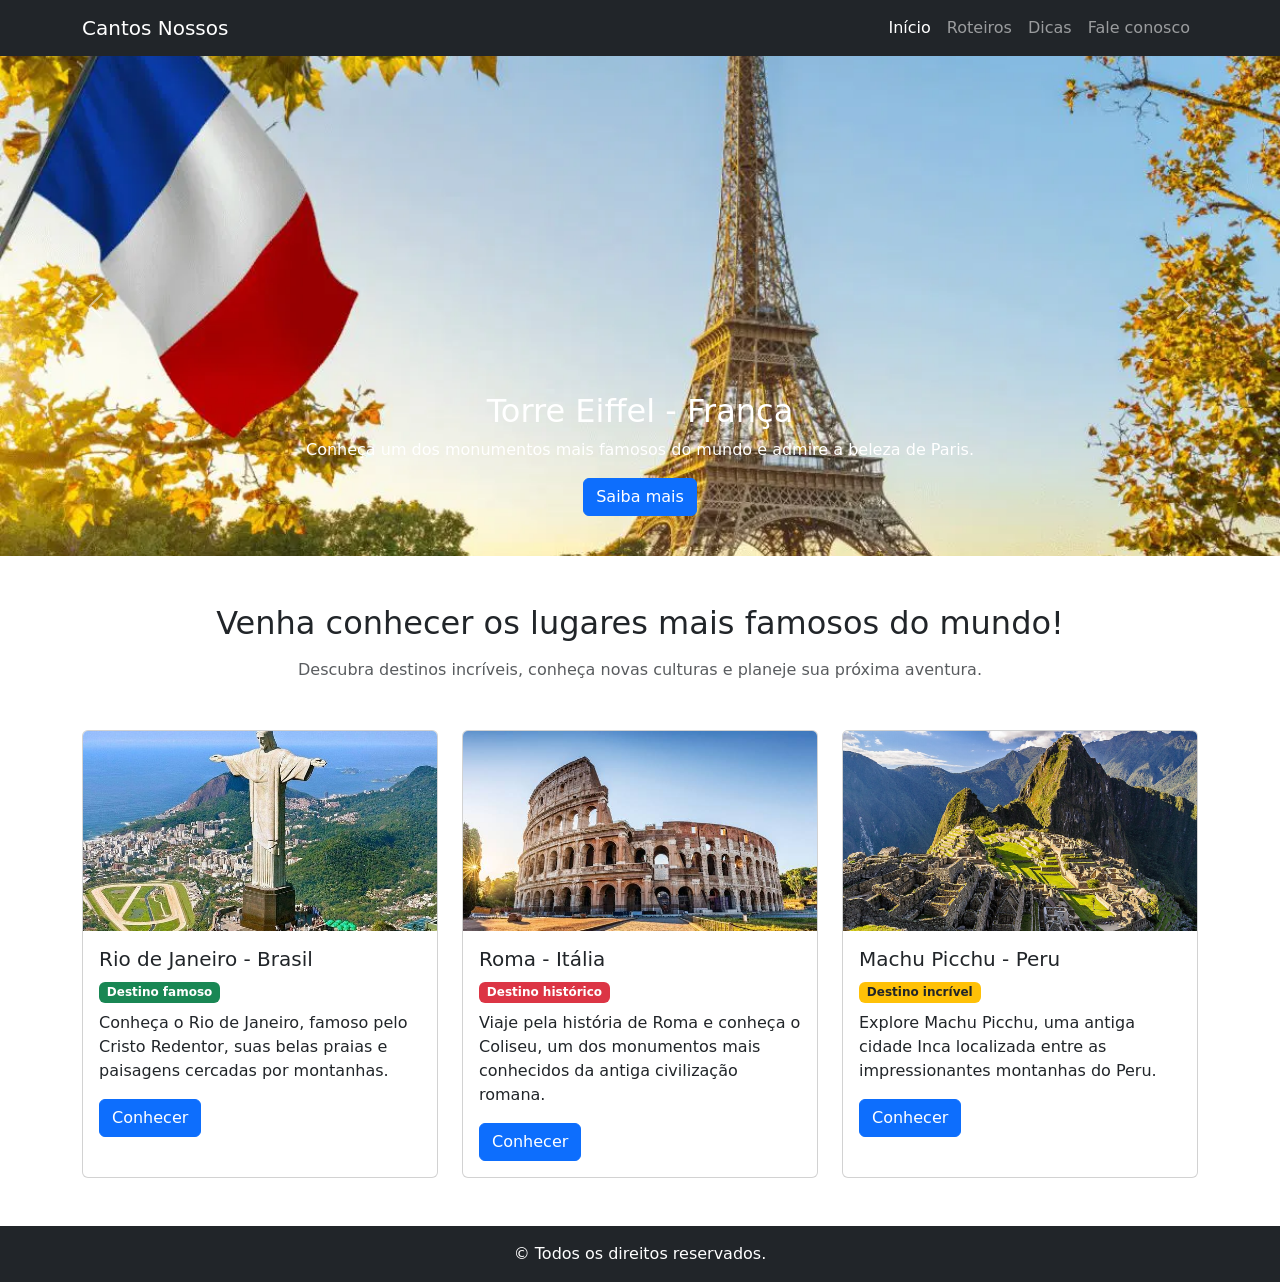
==== index.html @ 1efe5172 "Initial commit Created from https://vercel.com/new" ====
<!DOCTYPE html>
<html lang="pt-br">

<head>
    <meta charset="UTF-8">
    <meta name="viewport" content="width=device-width, initial-scale=1.0">
    <title>Cantos Nossos</title>

    <link href="https://cdn.jsdelivr.net/npm/bootstrap@5.3.3/dist/css/bootstrap.min.css" rel="stylesheet">

    <link rel="stylesheet" href="style.css">
</head>

<body>

    <header>
        <nav class="navbar navbar-expand-lg bg-dark navbar-dark">
            <div class="container">
                <a class="navbar-brand" href="#">Cantos Nossos</a>

                <button class="navbar-toggler" type="button" data-bs-toggle="collapse"
                    data-bs-target="#navbarNav">
                    <span class="navbar-toggler-icon"></span>
                </button>

                <div class="collapse navbar-collapse" id="navbarNav">
                    <div class="navbar-nav ms-auto">
                        <a class="nav-link active" href="#">Início</a>
                        <a class="nav-link" href="#">Roteiros</a>
                        <a class="nav-link" href="#">Dicas</a>
                        <a class="nav-link" href="#">Fale conosco</a>
                    </div>
                </div>
            </div>
        </nav>
    </header>

    <main>



        <div id="carouselTurismo" class="carousel slide" data-bs-ride="carousel">

            <div class="carousel-inner">

             
                <div class="carousel-item active">
                    <img src="assets/torre-eiffel.webp"
                        class="d-block w-100"
                        alt="Torre Eiffel em Paris"
                        style="height: 500px; object-fit: cover;">

                    <div class="carousel-caption d-none d-md-block">
                        <h2>Torre Eiffel - França</h2>
                        <p>Conheça um dos monumentos mais famosos do mundo e admire a beleza de Paris.</p>
                        <button class="btn btn-primary">Saiba mais</button>
                    </div>
                </div>

            
                <div class="carousel-item">
                    <img src="assets/London.jpg"
                        class="d-block w-100"
                        alt="Big Ben em Londres"
                        style="height: 500px; object-fit: cover;">

                    <div class="carousel-caption d-none d-md-block">
                        <h2>Big Ben - Londres</h2>
                        <p>Explore Londres e conheça um dos símbolos mais importantes da Inglaterra.</p>
                        <button class="btn btn-primary">Saiba mais</button>
                    </div>
                </div>

              
                <div class="carousel-item">
                    <img src="assets/taj.jfif"
                        class="d-block w-100"
                        alt="Taj Mahal na Índia"
                        style="height: 500px; object-fit: cover;">

                    <div class="carousel-caption d-none d-md-block">
                        <h2>Taj Mahal - Índia</h2>
                        <p>Descubra a beleza e a história de um dos monumentos mais impressionantes da Índia.</p>
                        <button class="btn btn-primary">Saiba mais</button>
                    </div>
                </div>

            </div>

          
            <button class="carousel-control-prev"
                type="button"
                data-bs-target="#carouselTurismo"
                data-bs-slide="prev">

                <span class="carousel-control-prev-icon" aria-hidden="true"></span>
                <span class="visually-hidden">Anterior</span>
            </button>

         
            <button class="carousel-control-next"
                type="button"
                data-bs-target="#carouselTurismo"
                data-bs-slide="next">

                <span class="carousel-control-next-icon" aria-hidden="true"></span>
                <span class="visually-hidden">Próximo</span>
            </button>

        </div>




        <section class="container my-5">

            <h2 class="text-center mb-3">
                Venha conhecer os lugares mais famosos do mundo!
            </h2>

            <p class="text-center text-muted mb-5">
                Descubra destinos incríveis, conheça novas culturas e planeje sua próxima aventura.
            </p>


            <div class="row g-4">

              

                <div class="col-md-4">

                    <div class="card h-100">

                        <img src="assets/redentor.jpg"
                            class="card-img-top"
                            alt="Cristo Redentor no Rio de Janeiro"
                            style="height: 200px; object-fit: cover;">

                        <div class="card-body">

                            <h5 class="card-title">
                                Rio de Janeiro - Brasil
                            </h5>

                            <span class="badge bg-success mb-2">
                                Destino famoso
                            </span>

                            <p class="card-text">
                                Conheça o Rio de Janeiro, famoso pelo Cristo Redentor,
                                suas belas praias e paisagens cercadas por montanhas.
                            </p>

                            <a href="#" class="btn btn-primary">
                                Conhecer
                            </a>

                        </div>

                    </div>

                </div>


            

                <div class="col-md-4">

                    <div class="card h-100">

                        <img src="assets/coliseu.jfif"
                            class="card-img-top"
                            alt="Coliseu em Roma"
                            style="height: 200px; object-fit: cover;">

                        <div class="card-body">

                            <h5 class="card-title">
                                Roma - Itália
                            </h5>

                            <span class="badge bg-danger mb-2">
                                Destino histórico
                            </span>

                            <p class="card-text">
                                Viaje pela história de Roma e conheça o Coliseu,
                                um dos monumentos mais conhecidos da antiga civilização romana.
                            </p>

                            <a href="#" class="btn btn-primary">
                                Conhecer
                            </a>

                        </div>

                    </div>

                </div>


          
                <div class="col-md-4">

                    <div class="card h-100">

                        <img src="assets/Machu_Picchu,_Peru_(2018).jpg"
                            class="card-img-top"
                            alt="Machu Picchu no Peru"
                            style="height: 200px; object-fit: cover;">

                        <div class="card-body">

                            <h5 class="card-title">
                                Machu Picchu - Peru
                            </h5>

                            <span class="badge bg-warning text-dark mb-2">
                                Destino incrível
                            </span>

                            <p class="card-text">
                                Explore Machu Picchu, uma antiga cidade Inca
                                localizada entre as impressionantes montanhas do Peru.
                            </p>

                            <a href="#" class="btn btn-primary">
                                Conhecer
                            </a>

                        </div>

                    </div>

                </div>

            </div>

        </section>

    </main>


    

    <footer class="bg-dark text-white text-center py-3 mt-5">

        <p class="mb-0">
            &copy; Todos os direitos reservados.
        </p>

    </footer>


    <script src="https://cdn.jsdelivr.net/npm/bootstrap@5.3.3/dist/js/bootstrap.bundle.min.js"></script>

</body>

</html>
---- style.css ----
.carousel-item img {

    height: 500px;  
    object-fit: cover;  
} 
  
  
  .card {
  
    height: 100%; 
    transition: 0.3s;  
  }

  .card:hover {

    transform: translateY(-5px);  
  }

footer{
    text-align: center;
}
.h2{
  color: black;


}
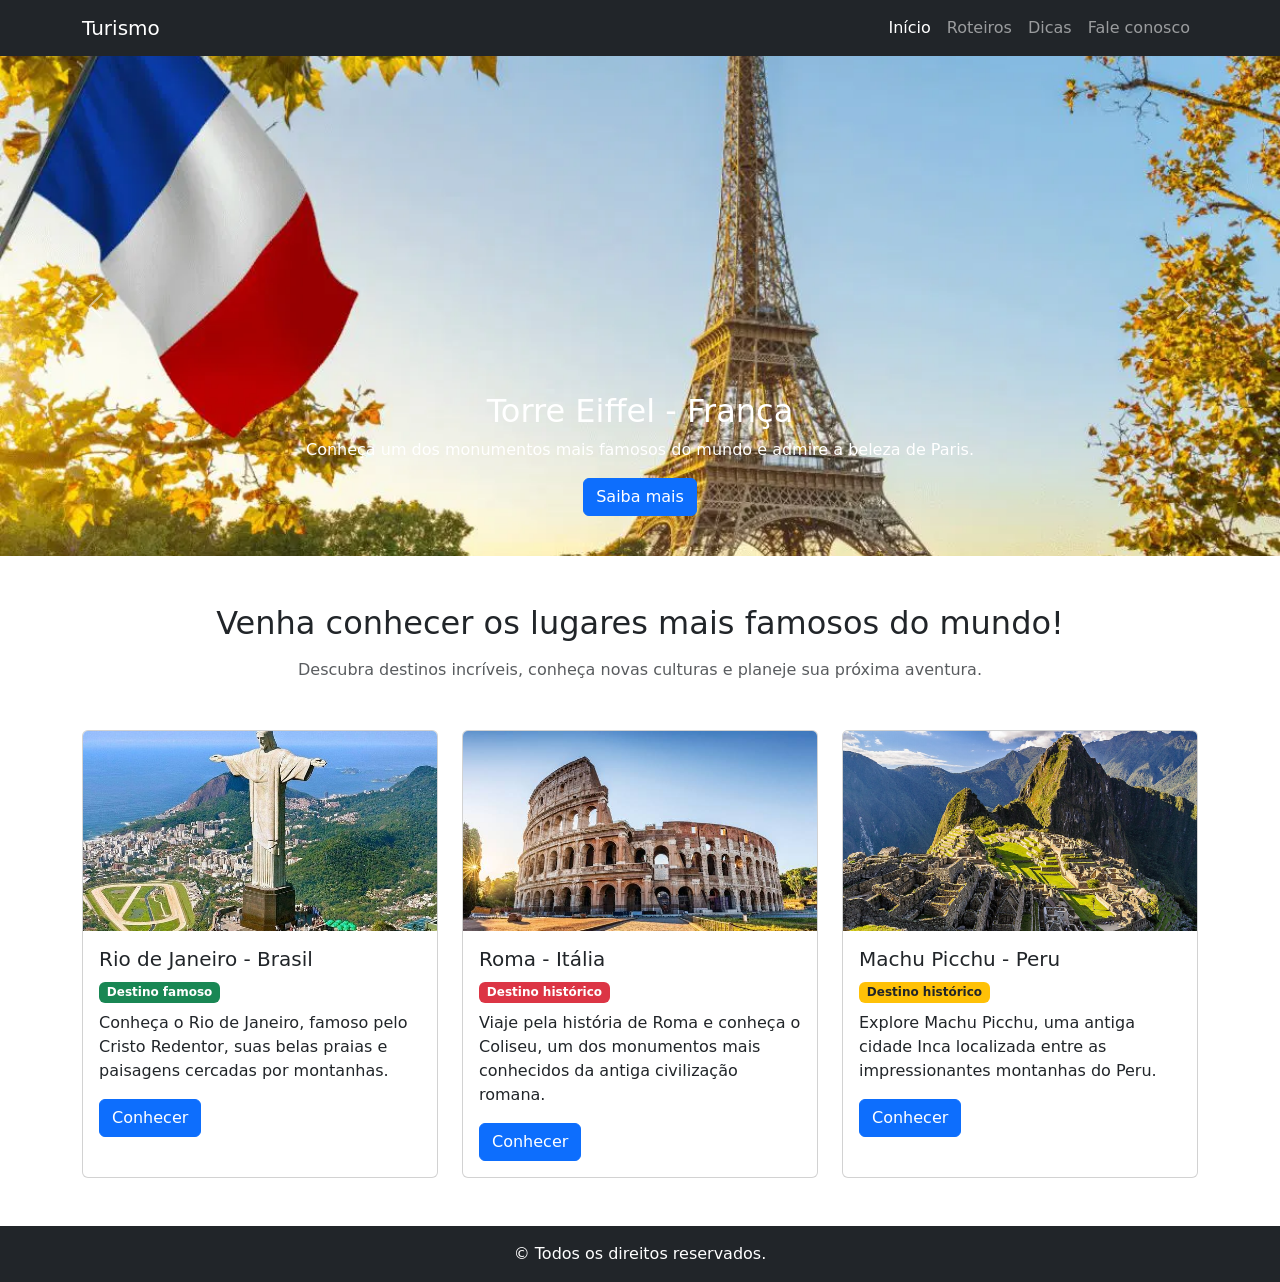
==== commit 15aca8f3: "atualizando cards" ====
--- a/index.html
+++ b/index.html
@@ -4,10 +4,10 @@
 <head>
     <meta charset="UTF-8">
     <meta name="viewport" content="width=device-width, initial-scale=1.0">
-    <title>Cantos Nossos</title>
+    <link rel="shortcut icon" href="assets/voar.png" type="image/x-icon">
+    <title>Turismo</title>
 
     <link href="https://cdn.jsdelivr.net/npm/bootstrap@5.3.3/dist/css/bootstrap.min.css" rel="stylesheet">
-
     <link rel="stylesheet" href="style.css">
 </head>
 
@@ -16,10 +16,9 @@
     <header>
         <nav class="navbar navbar-expand-lg bg-dark navbar-dark">
             <div class="container">
-                <a class="navbar-brand" href="#">Cantos Nossos</a>
-
-                <button class="navbar-toggler" type="button" data-bs-toggle="collapse"
-                    data-bs-target="#navbarNav">
+                <a class="navbar-brand" href="#">Turismo</a>
+
+                <button class="navbar-toggler" type="button" data-bs-toggle="collapse" data-bs-target="#navbarNav">
                     <span class="navbar-toggler-icon"></span>
                 </button>
 
@@ -37,81 +36,57 @@
 
     <main>
 
-
-
         <div id="carouselTurismo" class="carousel slide" data-bs-ride="carousel">
 
             <div class="carousel-inner">
 
-             
                 <div class="carousel-item active">
-                    <img src="assets/torre-eiffel.webp"
-                        class="d-block w-100"
-                        alt="Torre Eiffel em Paris"
+                    <img src="assets/torre-eiffel.webp" class="d-block w-100" alt="Torre Eiffel em Paris"
                         style="height: 500px; object-fit: cover;">
 
                     <div class="carousel-caption d-none d-md-block">
                         <h2>Torre Eiffel - França</h2>
                         <p>Conheça um dos monumentos mais famosos do mundo e admire a beleza de Paris.</p>
-                        <button class="btn btn-primary">Saiba mais</button>
-                    </div>
-                </div>
-
-            
+                        <a href="#" class="btn btn-primary">Saiba mais</a>
+                    </div>
+                </div>
+
                 <div class="carousel-item">
-                    <img src="assets/London.jpg"
-                        class="d-block w-100"
-                        alt="Big Ben em Londres"
+                    <img src="assets/London.jpg" class="d-block w-100" alt="Big Ben em Londres"
                         style="height: 500px; object-fit: cover;">
 
                     <div class="carousel-caption d-none d-md-block">
                         <h2>Big Ben - Londres</h2>
                         <p>Explore Londres e conheça um dos símbolos mais importantes da Inglaterra.</p>
-                        <button class="btn btn-primary">Saiba mais</button>
-                    </div>
-                </div>
-
-              
+                        <a href="#" class="btn btn-primary">Saiba mais</a>
+                    </div>
+                </div>
+
                 <div class="carousel-item">
-                    <img src="assets/taj.jfif"
-                        class="d-block w-100"
-                        alt="Taj Mahal na Índia"
+                    <img src="assets/taj.jfif" class="d-block w-100" alt="Taj Mahal na Índia"
                         style="height: 500px; object-fit: cover;">
 
                     <div class="carousel-caption d-none d-md-block">
                         <h2>Taj Mahal - Índia</h2>
                         <p>Descubra a beleza e a história de um dos monumentos mais impressionantes da Índia.</p>
-                        <button class="btn btn-primary">Saiba mais</button>
-                    </div>
-                </div>
-
-            </div>
-
-          
-            <button class="carousel-control-prev"
-                type="button"
-                data-bs-target="#carouselTurismo"
-                data-bs-slide="prev">
-
+                        <a href="#" class="btn btn-primary">Saiba mais</a>
+                    </div>
+                </div>
+
+            </div>
+
+            <button class="carousel-control-prev" type="button" data-bs-target="#carouselTurismo" data-bs-slide="prev">
                 <span class="carousel-control-prev-icon" aria-hidden="true"></span>
                 <span class="visually-hidden">Anterior</span>
             </button>
 
-         
-            <button class="carousel-control-next"
-                type="button"
-                data-bs-target="#carouselTurismo"
-                data-bs-slide="next">
-
+            <button class="carousel-control-next" type="button" data-bs-target="#carouselTurismo" data-bs-slide="next">
                 <span class="carousel-control-next-icon" aria-hidden="true"></span>
                 <span class="visually-hidden">Próximo</span>
             </button>
 
         </div>
 
-
-
-
         <section class="container my-5">
 
             <h2 class="text-center mb-3">
@@ -122,116 +97,72 @@
                 Descubra destinos incríveis, conheça novas culturas e planeje sua próxima aventura.
             </p>
 
-
             <div class="row g-4">
 
-              
-
                 <div class="col-md-4">
-
                     <div class="card h-100">
-
-                        <img src="assets/redentor.jpg"
-                            class="card-img-top"
-                            alt="Cristo Redentor no Rio de Janeiro"
+                        <img src="assets/redentor.jpg" class="card-img-top" alt="Cristo Redentor no Rio de Janeiro"
                             style="height: 200px; object-fit: cover;">
 
                         <div class="card-body">
-
-                            <h5 class="card-title">
-                                Rio de Janeiro - Brasil
-                            </h5>
-
-                            <span class="badge bg-success mb-2">
-                                Destino famoso
-                            </span>
+                            <h5 class="card-title">Rio de Janeiro - Brasil</h5>
+
+                            <span class="badge bg-success mb-2">Destino famoso</span>
 
                             <p class="card-text">
                                 Conheça o Rio de Janeiro, famoso pelo Cristo Redentor,
                                 suas belas praias e paisagens cercadas por montanhas.
                             </p>
 
-                            <a href="#" class="btn btn-primary">
+                            <button class="btn btn-primary" data-bs-toggle="modal" data-bs-target="#modalRio">
                                 Conhecer
-                            </a>
-
+                            </button>
                         </div>
-
-                    </div>
-
-                </div>
-
-
-            
+                    </div>
+                </div>
 
                 <div class="col-md-4">
-
                     <div class="card h-100">
-
-                        <img src="assets/coliseu.jfif"
-                            class="card-img-top"
-                            alt="Coliseu em Roma"
+                        <img src="assets/coliseu.jfif" class="card-img-top" alt="Coliseu em Roma"
                             style="height: 200px; object-fit: cover;">
 
                         <div class="card-body">
-
-                            <h5 class="card-title">
-                                Roma - Itália
-                            </h5>
-
-                            <span class="badge bg-danger mb-2">
-                                Destino histórico
-                            </span>
+                            <h5 class="card-title">Roma - Itália</h5>
+
+                            <span class="badge bg-danger mb-2">Destino histórico</span>
 
                             <p class="card-text">
                                 Viaje pela história de Roma e conheça o Coliseu,
                                 um dos monumentos mais conhecidos da antiga civilização romana.
                             </p>
 
-                            <a href="#" class="btn btn-primary">
+                            <button class="btn btn-primary" data-bs-toggle="modal" data-bs-target="#modalColiseu">
                                 Conhecer
-                            </a>
-
+                            </button>
                         </div>
-
-                    </div>
-
-                </div>
-
-
-          
+                    </div>
+                </div>
+
                 <div class="col-md-4">
-
                     <div class="card h-100">
-
-                        <img src="assets/Machu_Picchu,_Peru_(2018).jpg"
-                            class="card-img-top"
-                            alt="Machu Picchu no Peru"
+                        <img src="assets/Machu_Picchu,_Peru_(2018).jpg" class="card-img-top" alt="Machu Picchu no Peru"
                             style="height: 200px; object-fit: cover;">
 
                         <div class="card-body">
-
-                            <h5 class="card-title">
-                                Machu Picchu - Peru
-                            </h5>
-
-                            <span class="badge bg-warning text-dark mb-2">
-                                Destino incrível
-                            </span>
+                            <h5 class="card-title">Machu Picchu - Peru</h5>
+
+                            <span class="badge bg-warning text-dark mb-2">Destino histórico</span>
 
                             <p class="card-text">
                                 Explore Machu Picchu, uma antiga cidade Inca
                                 localizada entre as impressionantes montanhas do Peru.
                             </p>
 
-                            <a href="#" class="btn btn-primary">
+                            <button class="btn btn-primary" data-bs-toggle="modal" data-bs-target="#modalPeru">
                                 Conhecer
-                            </a>
-
+                            </button>
                         </div>
-
-                    </div>
-
+                    </div>
                 </div>
 
             </div>
@@ -240,20 +171,68 @@
 
     </main>
 
-
-    
+    <!-- Modais dos Cards -->
+
+    <div class="modal fade" id="modalRio" tabindex="-1" aria-hidden="true">
+        <div class="modal-dialog">
+            <div class="modal-content">
+                <div class="modal-header">
+                    <h5 class="modal-title">Rio de Janeiro - Brasil</h5>
+                    <button type="button" class="btn-close" data-bs-dismiss="modal" aria-label="Close"></button>
+                </div>
+                <div class="modal-body">
+                    <img src="assets/redentor.jpg" class="img-fluid rounded mb-3" alt="Rio de Janeiro">
+                    <p>O Rio de Janeiro é famoso pelas praias icónicas de Copacabana e Ipanema, o Pão de Açúcar e o Cristo Redentor.</p>
+                </div>
+                <div class="modal-footer">
+                    <button type="button" class="btn btn-secondary" data-bs-dismiss="modal">Fechar</button>
+                </div>
+            </div>
+        </div>
+    </div>
+
+    <div class="modal fade" id="modalColiseu" tabindex="-1" aria-hidden="true">
+        <div class="modal-dialog">
+            <div class="modal-content">
+                <div class="modal-header">
+                    <h5 class="modal-title">Coliseu - Roma</h5>
+                    <button type="button" class="btn-close" data-bs-dismiss="modal" aria-label="Close"></button>
+                </div>
+                <div class="modal-body">
+                    <img src="assets/coliseu.jfif" class="img-fluid rounded mb-3" alt="Coliseu em Roma">
+                    <p>O Coliseu é um anfiteatro no centro de Roma, símbolo da arquitetura e engenharia do Império Romano.</p>
+                </div>
+                <div class="modal-footer">
+                    <button type="button" class="btn btn-secondary" data-bs-dismiss="modal">Fechar</button>
+                </div>
+            </div>
+        </div>
+    </div>
+
+    <div class="modal fade" id="modalPeru" tabindex="-1" aria-hidden="true">
+        <div class="modal-dialog">
+            <div class="modal-content">
+                <div class="modal-header">
+                    <h5 class="modal-title">Machu Picchu - Peru</h5>
+                    <button type="button" class="btn-close" data-bs-dismiss="modal" aria-label="Close"></button>
+                </div>
+                <div class="modal-body">
+                    <img src="assets/Machu_Picchu,_Peru_(2018).jpg" class="img-fluid rounded mb-3" alt="Machu Picchu">
+                    <p>Machu Picchu é uma cidadela Inca situada nos Andes peruanos, famosa pela sua arquitetura e localização.</p>
+                </div>
+                <div class="modal-footer">
+                    <button type="button" class="btn btn-secondary" data-bs-dismiss="modal">Fechar</button>
+                </div>
+            </div>
+        </div>
+    </div>
 
     <footer class="bg-dark text-white text-center py-3 mt-5">
-
-        <p class="mb-0">
-            &copy; Todos os direitos reservados.
-        </p>
-
+        <p class="mb-0">&copy; Todos os direitos reservados.</p>
     </footer>
 
-
     <script src="https://cdn.jsdelivr.net/npm/bootstrap@5.3.3/dist/js/bootstrap.bundle.min.js"></script>
 
 </body>
 
-</html>+</html>
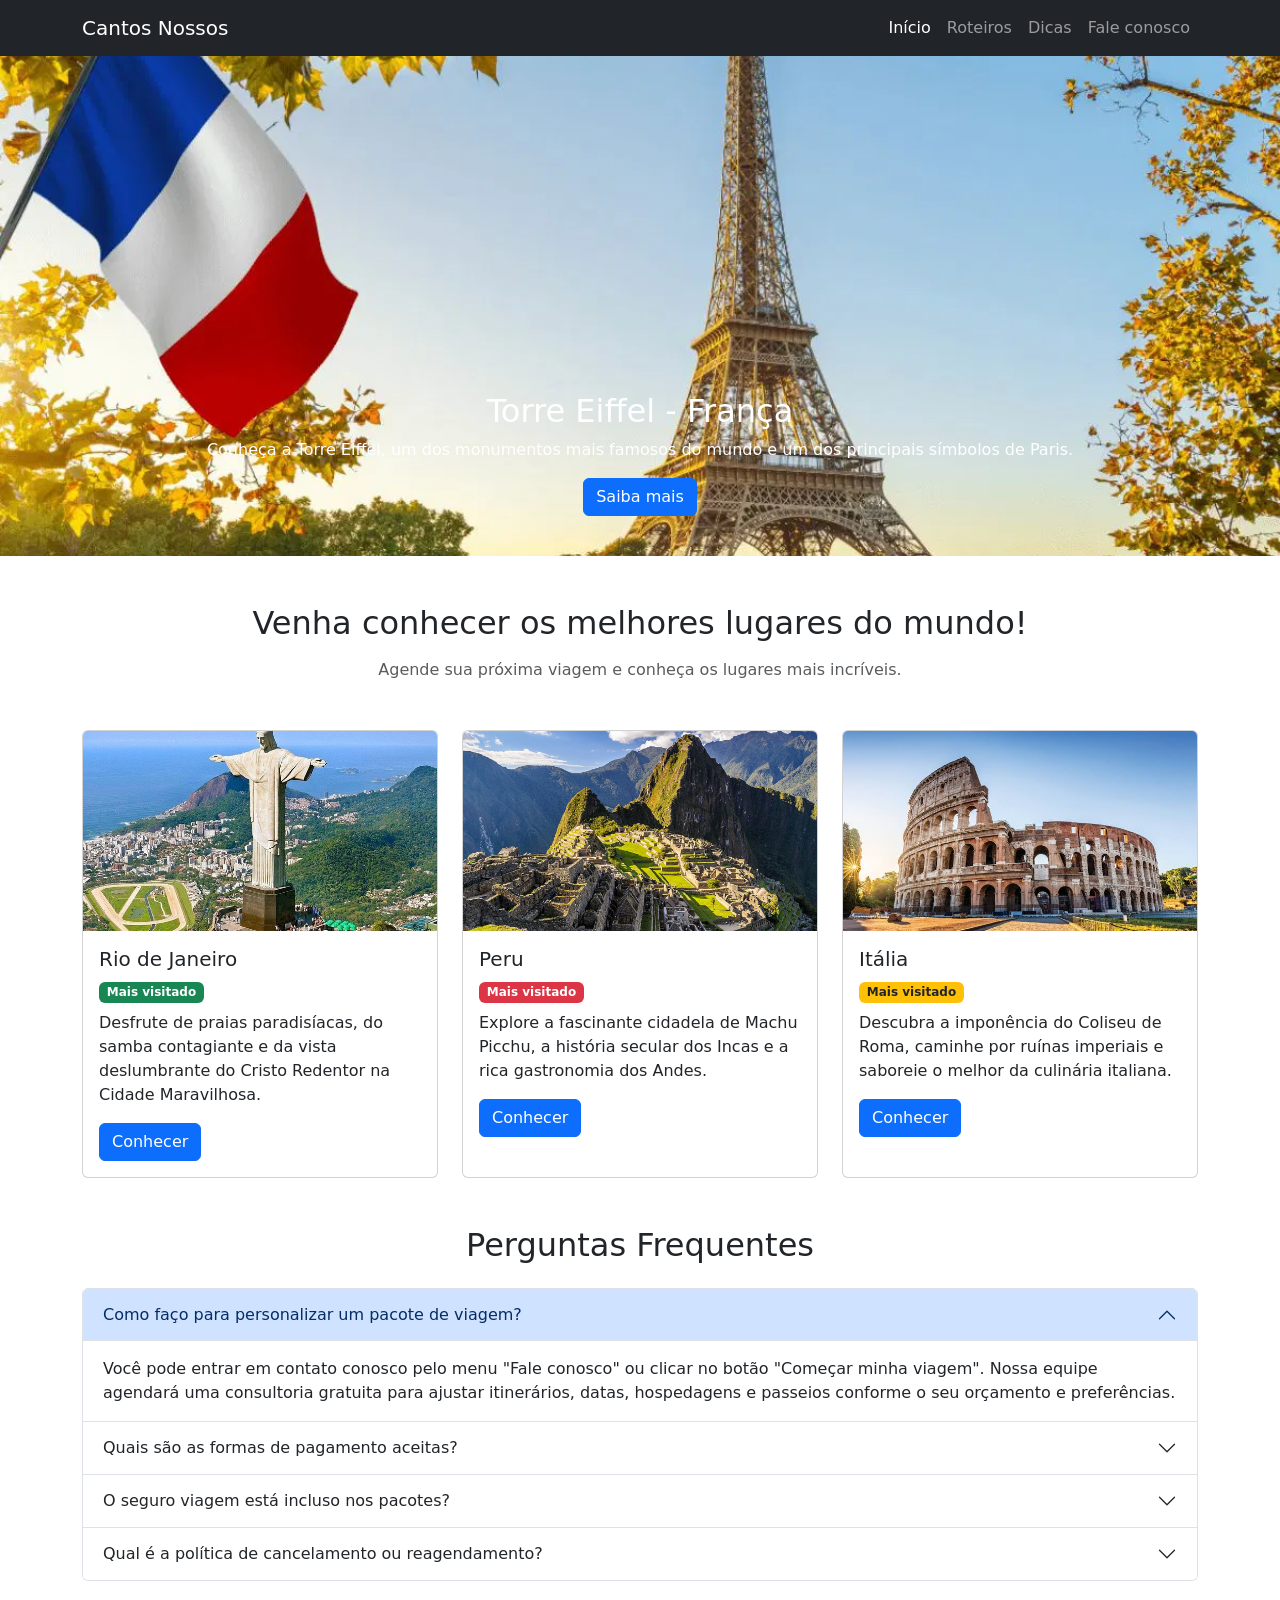
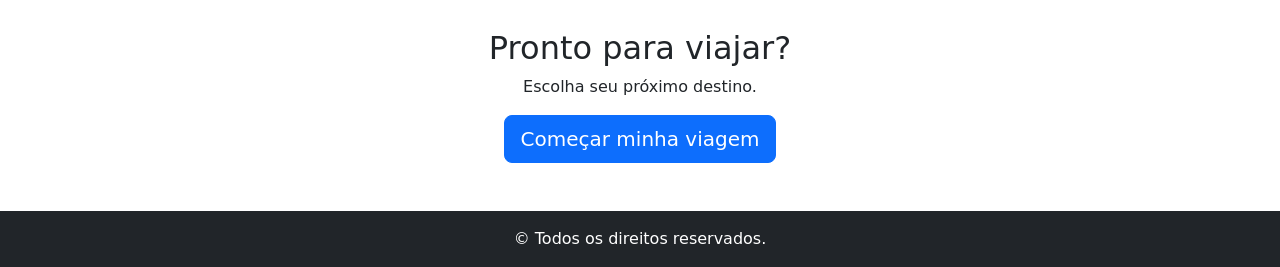
==== commit 64660717: "finalizando home" ====
--- a/index.html
+++ b/index.html
@@ -4,8 +4,8 @@
 <head>
     <meta charset="UTF-8">
     <meta name="viewport" content="width=device-width, initial-scale=1.0">
-    <link rel="shortcut icon" href="assets/voar.png" type="image/x-icon">
-    <title>Turismo</title>
+
+    <title>Cantos Nossos</title>
 
     <link href="https://cdn.jsdelivr.net/npm/bootstrap@5.3.3/dist/css/bootstrap.min.css" rel="stylesheet">
     <link rel="stylesheet" href="style.css">
@@ -14,26 +14,53 @@
 <body>
 
     <header>
+
         <nav class="navbar navbar-expand-lg bg-dark navbar-dark">
+
             <div class="container">
-                <a class="navbar-brand" href="#">Turismo</a>
-
-                <button class="navbar-toggler" type="button" data-bs-toggle="collapse" data-bs-target="#navbarNav">
+
+                <a class="navbar-brand" href="#">
+                    Cantos Nossos
+                </a>
+
+                <button class="navbar-toggler" type="button" data-bs-toggle="collapse"
+                    data-bs-target="#navbarNav">
+
                     <span class="navbar-toggler-icon"></span>
+
                 </button>
 
                 <div class="collapse navbar-collapse" id="navbarNav">
+
                     <div class="navbar-nav ms-auto">
-                        <a class="nav-link active" href="#">Início</a>
-                        <a class="nav-link" href="#">Roteiros</a>
-                        <a class="nav-link" href="#">Dicas</a>
-                        <a class="nav-link" href="#">Fale conosco</a>
-                    </div>
-                </div>
+
+                        <a class="nav-link active" href="#">
+                            Início
+                        </a>
+
+                        <a class="nav-link" href="#">
+                            Roteiros
+                        </a>
+
+                        <a class="nav-link" href="#">
+                            Dicas
+                        </a>
+
+                        <a class="nav-link" href="#">
+                            Fale conosco
+                        </a>
+
+                    </div>
+
+                </div>
+
             </div>
+
         </nav>
+
     </header>
 
+
     <main>
 
         <div id="carouselTurismo" class="carousel slide" data-bs-ride="carousel">
@@ -41,48 +68,103 @@
             <div class="carousel-inner">
 
                 <div class="carousel-item active">
-                    <img src="assets/torre-eiffel.webp" class="d-block w-100" alt="Torre Eiffel em Paris"
+
+                    <img src="assets/torre-eiffel.webp"
+                        class="d-block w-100"
+                        alt="Torre Eiffel em Paris"
                         style="height: 500px; object-fit: cover;">
 
                     <div class="carousel-caption d-none d-md-block">
+
                         <h2>Torre Eiffel - França</h2>
-                        <p>Conheça um dos monumentos mais famosos do mundo e admire a beleza de Paris.</p>
-                        <a href="#" class="btn btn-primary">Saiba mais</a>
-                    </div>
+
+                        <p>
+                            Conheça a Torre Eiffel, um dos monumentos mais famosos
+                            do mundo e um dos principais símbolos de Paris.
+                        </p>
+
+                        <button class="btn btn-primary">
+                            Saiba mais
+                        </button>
+
+                    </div>
+
                 </div>
 
                 <div class="carousel-item">
-                    <img src="assets/London.jpg" class="d-block w-100" alt="Big Ben em Londres"
+
+                    <img src="assets/London.jpg"
+                        class="d-block w-100"
+                        alt="Big Ben em Londres"
                         style="height: 500px; object-fit: cover;">
 
                     <div class="carousel-caption d-none d-md-block">
-                        <h2>Big Ben - Londres</h2>
-                        <p>Explore Londres e conheça um dos símbolos mais importantes da Inglaterra.</p>
-                        <a href="#" class="btn btn-primary">Saiba mais</a>
-                    </div>
+
+                        <h2>Big Ben - Inglaterra</h2>
+
+                        <p>
+                            Explore Londres e conheça o Big Ben,
+                            um dos principais símbolos da capital inglesa.
+                        </p>
+
+                        <button class="btn btn-primary">
+                            Saiba mais
+                        </button>
+
+                    </div>
+
                 </div>
 
                 <div class="carousel-item">
-                    <img src="assets/taj.jfif" class="d-block w-100" alt="Taj Mahal na Índia"
+
+                    <img src="assets/taj.jfif"
+                        class="d-block w-100"
+                        alt="Taj Mahal na Índia"
                         style="height: 500px; object-fit: cover;">
 
                     <div class="carousel-caption d-none d-md-block">
+
                         <h2>Taj Mahal - Índia</h2>
-                        <p>Descubra a beleza e a história de um dos monumentos mais impressionantes da Índia.</p>
-                        <a href="#" class="btn btn-primary">Saiba mais</a>
-                    </div>
+
+                        <p>
+                            Descubra o Taj Mahal, um dos monumentos mais famosos
+                            da Índia e um dos símbolos da arquitetura do país.
+                        </p>
+
+                        <button class="btn btn-primary">
+                            Saiba mais
+                        </button>
+
+                    </div>
+
                 </div>
 
             </div>
 
-            <button class="carousel-control-prev" type="button" data-bs-target="#carouselTurismo" data-bs-slide="prev">
+            <button class="carousel-control-prev"
+                type="button"
+                data-bs-target="#carouselTurismo"
+                data-bs-slide="prev">
+
                 <span class="carousel-control-prev-icon" aria-hidden="true"></span>
-                <span class="visually-hidden">Anterior</span>
+
+                <span class="visually-hidden">
+                    Anterior
+                </span>
+
             </button>
 
-            <button class="carousel-control-next" type="button" data-bs-target="#carouselTurismo" data-bs-slide="next">
+            <button class="carousel-control-next"
+                type="button"
+                data-bs-target="#carouselTurismo"
+                data-bs-slide="next">
+
                 <span class="carousel-control-next-icon" aria-hidden="true"></span>
-                <span class="visually-hidden">Próximo</span>
+
+                <span class="visually-hidden">
+                    Próximo
+                </span>
+
             </button>
 
         </div>
@@ -90,149 +172,453 @@
         <section class="container my-5">
 
             <h2 class="text-center mb-3">
-                Venha conhecer os lugares mais famosos do mundo!
+                Venha conhecer os melhores lugares do mundo!
             </h2>
 
             <p class="text-center text-muted mb-5">
-                Descubra destinos incríveis, conheça novas culturas e planeje sua próxima aventura.
+                Agende sua próxima viagem e conheça os lugares mais incríveis.
             </p>
 
             <div class="row g-4">
 
                 <div class="col-md-4">
+
                     <div class="card h-100">
-                        <img src="assets/redentor.jpg" class="card-img-top" alt="Cristo Redentor no Rio de Janeiro"
+
+                        <img src="assets/redentor.jpg"
+                            class="card-img-top"
+                            alt="Cristo Redentor no Rio de Janeiro"
                             style="height: 200px; object-fit: cover;">
 
                         <div class="card-body">
-                            <h5 class="card-title">Rio de Janeiro - Brasil</h5>
-
-                            <span class="badge bg-success mb-2">Destino famoso</span>
+
+                            <h5 class="card-title">
+                                Rio de Janeiro
+                            </h5>
+
+                            <span class="badge bg-success mb-2">
+                                Mais visitado
+                            </span>
 
                             <p class="card-text">
-                                Conheça o Rio de Janeiro, famoso pelo Cristo Redentor,
-                                suas belas praias e paisagens cercadas por montanhas.
+                                Desfrute de praias paradisíacas, do samba contagiante e da vista deslumbrante do Cristo Redentor na Cidade Maravilhosa.
                             </p>
 
-                            <button class="btn btn-primary" data-bs-toggle="modal" data-bs-target="#modalRio">
+                            <button class="btn btn-primary"
+                                data-bs-toggle="modal"
+                                data-bs-target="#modalRio">
+
                                 Conhecer
+
                             </button>
+
                         </div>
-                    </div>
+
+                    </div>
+
                 </div>
 
                 <div class="col-md-4">
+
                     <div class="card h-100">
-                        <img src="assets/coliseu.jfif" class="card-img-top" alt="Coliseu em Roma"
+
+                        <img src="assets/Machu_Picchu,_Peru_(2018).jpg"
+                            class="card-img-top"
+                            alt="Ruínas de Machu Picchu no Peru"
                             style="height: 200px; object-fit: cover;">
 
                         <div class="card-body">
-                            <h5 class="card-title">Roma - Itália</h5>
-
-                            <span class="badge bg-danger mb-2">Destino histórico</span>
+
+                            <h5 class="card-title">
+                                Peru
+                            </h5>
+
+                            <span class="badge bg-danger mb-2">
+                                Mais visitado
+                            </span>
 
                             <p class="card-text">
-                                Viaje pela história de Roma e conheça o Coliseu,
-                                um dos monumentos mais conhecidos da antiga civilização romana.
+                                Explore a fascinante cidadela de Machu Picchu, a história secular dos Incas e a rica gastronomia dos Andes.
                             </p>
 
-                            <button class="btn btn-primary" data-bs-toggle="modal" data-bs-target="#modalColiseu">
+                            <button class="btn btn-primary"
+                                data-bs-toggle="modal"
+                                data-bs-target="#modalPeru">
+
                                 Conhecer
+
                             </button>
+
                         </div>
-                    </div>
+
+                    </div>
+
                 </div>
 
                 <div class="col-md-4">
+
                     <div class="card h-100">
-                        <img src="assets/Machu_Picchu,_Peru_(2018).jpg" class="card-img-top" alt="Machu Picchu no Peru"
+
+                        <img src="assets/coliseu.jfif"
+                            class="card-img-top"
+                            alt="Coliseu em Roma, Itália"
                             style="height: 200px; object-fit: cover;">
 
                         <div class="card-body">
-                            <h5 class="card-title">Machu Picchu - Peru</h5>
-
-                            <span class="badge bg-warning text-dark mb-2">Destino histórico</span>
+
+                            <h5 class="card-title">
+                                Itália
+                            </h5>
+
+                            <span class="badge bg-warning text-dark mb-2">
+                                Mais visitado
+                            </span>
 
                             <p class="card-text">
-                                Explore Machu Picchu, uma antiga cidade Inca
-                                localizada entre as impressionantes montanhas do Peru.
+                                Descubra a imponência do Coliseu de Roma, caminhe por ruínas imperiais e saboreie o melhor da culinária italiana.
                             </p>
 
-                            <button class="btn btn-primary" data-bs-toggle="modal" data-bs-target="#modalPeru">
+                            <button class="btn btn-primary"
+                                data-bs-toggle="modal"
+                                data-bs-target="#modalItalia">
+
                                 Conhecer
+
                             </button>
+
                         </div>
-                    </div>
+
+                    </div>
+
                 </div>
 
             </div>
 
         </section>
 
+        <div class="modal fade"
+            id="modalRio"
+            tabindex="-1"
+            aria-hidden="true">
+
+            <div class="modal-dialog">
+
+                <div class="modal-content">
+
+                    <div class="modal-header">
+
+                        <h5 class="modal-title">
+                            Rio de Janeiro
+                        </h5>
+
+                        <button type="button"
+                            class="btn-close"
+                            data-bs-dismiss="modal">
+                        </button>
+
+                    </div>
+
+                    <img src="assets/redentor.jpg"
+                        alt="Rio de Janeiro"
+                        class="img-fluid w-100"
+                        style="height: 250px; object-fit: cover;">
+
+                    <div class="modal-body">
+
+                        <p>
+                            O Rio de Janeiro une praias de fama mundial,
+                            montanhas imponentes e uma cultura vibrante em
+                            um só lugar. Do topo do Pão de Açúcar ao pôr do
+                            sol no Arpoador, descubra o encanto e a energia
+                            inesquecível da Cidade Maravilhosa.
+                        </p>
+
+                    </div>
+
+                    <div class="modal-footer">
+
+                        <button type="button"
+                            class="btn btn-secondary"
+                            data-bs-dismiss="modal">
+
+                            Fechar
+
+                        </button>
+
+                    </div>
+
+                </div>
+
+            </div>
+
+        </div>
+
+        <div class="modal fade"
+            id="modalPeru"
+            tabindex="-1"
+            aria-hidden="true">
+
+            <div class="modal-dialog">
+
+                <div class="modal-content">
+
+                    <div class="modal-header">
+
+                        <h5 class="modal-title">
+                            Peru - Machu Picchu
+                        </h5>
+
+                        <button type="button"
+                            class="btn-close"
+                            data-bs-dismiss="modal">
+                        </button>
+
+                    </div>
+
+                    <img src="assets/Machu_Picchu,_Peru_(2018).jpg"
+                        alt="Machu Picchu"
+                        class="img-fluid w-100"
+                        style="height: 250px; object-fit: cover;">
+
+                    <div class="modal-body">
+
+                        <p>
+                            Descubra os mistérios de Machu Picchu e o Vale Sagrado dos Incas. 
+                            Uma viagem mágica repleta de paisagens montanhosas deslumbrantes, 
+                            história milenar e uma das culinárias mais premiadas do mundo.
+                        </p>
+
+                    </div>
+
+                    <div class="modal-footer">
+
+                        <button type="button"
+                            class="btn btn-secondary"
+                            data-bs-dismiss="modal">
+
+                            Fechar
+
+                        </button>
+
+                    </div>
+
+                </div>
+
+            </div>
+
+        </div>
+
+        <div class="modal fade"
+            id="modalItalia"
+            tabindex="-1"
+            aria-hidden="true">
+
+            <div class="modal-dialog">
+
+                <div class="modal-content">
+
+                    <div class="modal-header">
+
+                        <h5 class="modal-title">
+                            Itália - Roma
+                        </h5>
+
+                        <button type="button"
+                            class="btn-close"
+                            data-bs-dismiss="modal">
+                        </button>
+
+                    </div>
+
+                    <img src="assets/coliseu.jfif"
+                        alt="Coliseu em Roma"
+                        class="img-fluid w-100"
+                        style="height: 250px; object-fit: cover;">
+
+                    <div class="modal-body">
+
+                        <p>
+                            Mergulhe na história da Roma Antiga visitando o Coliseu e o Fórum Romano. 
+                            A Itália combina monumentos históricos épicos, ruelas charmosas e uma 
+                            experiência gastronômica inesquecível.
+                        </p>
+
+                    </div>
+
+                    <div class="modal-footer">
+
+                        <button type="button"
+                            class="btn btn-secondary"
+                            data-bs-dismiss="modal">
+
+                            Fechar
+
+                        </button>
+
+                    </div>
+
+                </div>
+
+            </div>
+
+        </div>
+
+        <section class="container my-5">
+
+            <h2 class="text-center mb-4">
+                Perguntas Frequentes
+            </h2>
+
+            <div class="accordion" id="faq">
+
+                <div class="accordion-item">
+
+                    <h2 class="accordion-header">
+
+                        <button class="accordion-button"
+                            type="button"
+                            data-bs-toggle="collapse"
+                            data-bs-target="#pergunta1">
+
+                            Como faço para personalizar um pacote de viagem?
+
+                        </button>
+
+                    </h2>
+
+                    <div id="pergunta1"
+                        class="accordion-collapse collapse show"
+                        data-bs-parent="#faq">
+
+                        <div class="accordion-body">
+
+                            Você pode entrar em contato conosco pelo menu "Fale conosco" ou clicar no botão "Começar minha viagem". Nossa equipe agendará uma consultoria gratuita para ajustar itinerários, datas, hospedagens e passeios conforme o seu orçamento e preferências.
+
+                        </div>
+
+                    </div>
+
+                </div>
+
+                <div class="accordion-item">
+
+                    <h2 class="accordion-header">
+
+                        <button class="accordion-button collapsed"
+                            type="button"
+                            data-bs-toggle="collapse"
+                            data-bs-target="#pergunta2">
+
+                            Quais são as formas de pagamento aceitas?
+
+                        </button>
+
+                    </h2>
+
+                    <div id="pergunta2"
+                        class="accordion-collapse collapse"
+                        data-bs-parent="#faq">
+
+                        <div class="accordion-body">
+
+                            Aceitamos cartões de crédito (em até 12x sem juros), PIX com desconto especial à vista, boleto bancário parcelado e transferência bancária.
+
+                        </div>
+
+                    </div>
+
+                </div>
+
+                <div class="accordion-item">
+
+                    <h2 class="accordion-header">
+
+                        <button class="accordion-button collapsed"
+                            type="button"
+                            data-bs-toggle="collapse"
+                            data-bs-target="#pergunta3">
+
+                            O seguro viagem está incluso nos pacotes?
+
+                        </button>
+
+                    </h2>
+
+                    <div id="pergunta3"
+                        class="accordion-collapse collapse"
+                        data-bs-parent="#faq">
+
+                        <div class="accordion-body">
+
+                            Sim, todos os nossos pacotes internacionais incluem seguro viagem completo com cobertura médica, hospitalar e auxílio para extravio de bagagem. Para viagens nacionais, oferecemos o seguro como opcional.
+
+                        </div>
+
+                    </div>
+
+                </div>
+
+                <div class="accordion-item">
+
+                    <h2 class="accordion-header">
+
+                        <button class="accordion-button collapsed"
+                            type="button"
+                            data-bs-toggle="collapse"
+                            data-bs-target="#pergunta4">
+
+                            Qual é a política de cancelamento ou reagendamento?
+
+                        </button>
+
+                    </h2>
+
+                    <div id="pergunta4"
+                        class="accordion-collapse collapse"
+                        data-bs-parent="#faq">
+
+                        <div class="accordion-body">
+
+                            Oferecemos cancelamento gratuito até 30 dias antes da data do embarque para a maioria dos destinos. Caso precise remarcar, garantimos a alteração sem taxas de serviço extras, sujeita apenas às diferenças tarifárias das companhias aéreas e hotéis.
+
+                        </div>
+
+                    </div>
+
+                </div>
+
+            </div>
+
+        </section>
+
+        <section class="container text-center my-5">
+
+            <h2>
+                Pronto para viajar?
+            </h2>
+
+            <p>
+                Escolha seu próximo destino.
+            </p>
+
+            <button class="btn btn-primary btn-lg">
+                Começar minha viagem
+            </button>
+
+        </section>
+
     </main>
 
-    <!-- Modais dos Cards -->
-
-    <div class="modal fade" id="modalRio" tabindex="-1" aria-hidden="true">
-        <div class="modal-dialog">
-            <div class="modal-content">
-                <div class="modal-header">
-                    <h5 class="modal-title">Rio de Janeiro - Brasil</h5>
-                    <button type="button" class="btn-close" data-bs-dismiss="modal" aria-label="Close"></button>
-                </div>
-                <div class="modal-body">
-                    <img src="assets/redentor.jpg" class="img-fluid rounded mb-3" alt="Rio de Janeiro">
-                    <p>O Rio de Janeiro é famoso pelas praias icónicas de Copacabana e Ipanema, o Pão de Açúcar e o Cristo Redentor.</p>
-                </div>
-                <div class="modal-footer">
-                    <button type="button" class="btn btn-secondary" data-bs-dismiss="modal">Fechar</button>
-                </div>
-            </div>
-        </div>
-    </div>
-
-    <div class="modal fade" id="modalColiseu" tabindex="-1" aria-hidden="true">
-        <div class="modal-dialog">
-            <div class="modal-content">
-                <div class="modal-header">
-                    <h5 class="modal-title">Coliseu - Roma</h5>
-                    <button type="button" class="btn-close" data-bs-dismiss="modal" aria-label="Close"></button>
-                </div>
-                <div class="modal-body">
-                    <img src="assets/coliseu.jfif" class="img-fluid rounded mb-3" alt="Coliseu em Roma">
-                    <p>O Coliseu é um anfiteatro no centro de Roma, símbolo da arquitetura e engenharia do Império Romano.</p>
-                </div>
-                <div class="modal-footer">
-                    <button type="button" class="btn btn-secondary" data-bs-dismiss="modal">Fechar</button>
-                </div>
-            </div>
-        </div>
-    </div>
-
-    <div class="modal fade" id="modalPeru" tabindex="-1" aria-hidden="true">
-        <div class="modal-dialog">
-            <div class="modal-content">
-                <div class="modal-header">
-                    <h5 class="modal-title">Machu Picchu - Peru</h5>
-                    <button type="button" class="btn-close" data-bs-dismiss="modal" aria-label="Close"></button>
-                </div>
-                <div class="modal-body">
-                    <img src="assets/Machu_Picchu,_Peru_(2018).jpg" class="img-fluid rounded mb-3" alt="Machu Picchu">
-                    <p>Machu Picchu é uma cidadela Inca situada nos Andes peruanos, famosa pela sua arquitetura e localização.</p>
-                </div>
-                <div class="modal-footer">
-                    <button type="button" class="btn btn-secondary" data-bs-dismiss="modal">Fechar</button>
-                </div>
-            </div>
-        </div>
-    </div>
-
     <footer class="bg-dark text-white text-center py-3 mt-5">
-        <p class="mb-0">&copy; Todos os direitos reservados.</p>
+
+        <p class="mb-0">
+            &copy; Todos os direitos reservados.
+        </p>
+
     </footer>
 
     <script src="https://cdn.jsdelivr.net/npm/bootstrap@5.3.3/dist/js/bootstrap.bundle.min.js"></script>
 
 </body>
 
-</html>
+</html>
--- a/style.css
+++ b/style.css
@@ -1,26 +1,260 @@
 .carousel-item img {
-
+ 
     height: 500px;  
     object-fit: cover;  
-} 
-  
-  
+}
+ 
+ 
   .card {
-  
-    height: 100%; 
+ 
+    height: 100%;
     transition: 0.3s;  
   }
-
+ 
   .card:hover {
-
+ 
     transform: translateY(-5px);  
   }
-
+ 
 footer{
     text-align: center;
 }
-.h2{
-  color: black;
-
-
+ 
+/* Caixa principal do Modal */
+ 
+.modal-content {
+ 
+border: none;
+ 
+border-radius: 18px;
+ 
+overflow: hidden;
+ 
+ 
+ 
+/* Sombra ao redor da janela */
+ 
+box-shadow: 0 10px 30px rgba(0, 0, 0, 0.25);
+ 
+}
+ 
+ 
+ 
+/* -----------------------------------------------------
+ 
+CABEÇALHO DO MODAL
+ 
+----------------------------------------------------- */
+ 
+.modal-header {
+ 
+padding: 20px 25px;
+ 
+ 
+ 
+/* Remove a linha padrão do Bootstrap */
+ 
+border-bottom: none;
+ 
+ 
+ 
+background-color: #f8f9fa;
+ 
+}
+ 
+ 
+ 
+/* Título do Modal */
+ 
+.modal-title {
+ 
+font-size: 1.5rem;
+ 
+font-weight: 700;
+ 
+}
+ 
+/* Corpo do Modal */
+ 
+.modal-body {
+ 
+padding: 30px;
+ 
+font-size: 1rem;
+ 
+line-height: 1.7;
+}
+ 
+ 
+ 
+/* Imagem dentro do Modal */
+ 
+.modal-body img {
+ 
+width: 100%;
+ 
+border-radius: 12px;
+ 
+margin-bottom: 20px;
+ 
+}
+ 
+ 
+/* Rodapé do Modal */
+ 
+.modal-footer {
+padding: 15px 25px;
+ 
+border-top: none;
+ 
+background-color: #f8f9fa;
+ 
+}
+ 
+ 
+/* Botões do Modal */
+ 
+.modal .btn {
+ 
+border-radius: 8px;
+ 
+padding: 8px 20px;
+ 
+}
+ 
+/* -----------------------------------------------------
+ 
+CAIXA PRINCIPAL
+ 
+----------------------------------------------------- */
+/* Cria uma caixa separada para o Accordion. O max-width evita que fique muito largo. */
+ 
+.faq-box {
+ 
+max-width: 850px;
+ 
+  /* Centraliza a caixa */
+ 
+margin: 0 auto;
+ 
+  /* Espaçamento interno */
+ 
+padding: 35px;
+ 
+  /* Fundo da caixa */
+ 
+background-color: #ffffff;
+ 
+  /* Cantos arredondados */
+ 
+border-radius: 18px;
+ 
+/* Borda */
+border: 1px solid #e9ecef;
+ 
+  /* Sombra para criar sensação de elevação */
+ 
+  box-shadow: 0 8px 25px rgba(0, 0, 0, 0.12);
+}
+ 
+/* -----------------------------------------------------
+ 
+ÁREA DO ACCORDION
+ 
+----------------------------------------------------- */
+ 
+.faq-box .accordion {
+width: 100%;
+}
+/* -----------------------------------------------------
+CADA PERGUNTA
+----------------------------------------------------- */
+ 
+.faq-box .accordion-item {
+ 
+  /* Remove a borda padrão */
+border: none;
+ 
+  /* Espaço entre as perguntas */
+ 
+margin-bottom: 15px;
+ 
+  /* Arredonda cada "gaveta" */
+ 
+border-radius: 12px;
+ 
+  /* Mantém o conteúdo dentro do arredondamento */
+ 
+overflow: hidden;
+ 
+  /* Pequena sombra em cada item */
+ 
+  box-shadow: 0 3px 10px rgba(0, 0, 0, 0.08);
+ 
+}
+ 
+/* EFEITO AO CLICAR */
+ 
+/* Remove o contorno padrão que aparece quando o botão recebe foco. */
+ 
+.faq-box .accordion-button:focus {
+ 
+box-shadow: none;
+ 
+}
+ 
+ 
+ 
+/* ÁREA DA RESPOSTA */
+ 
+.faq-box .accordion-body {
+ 
+  /* Espaçamento interno maior */
+ 
+padding: 25px;
+ 
+  /* Espaçamento entre linhas */
+ 
+line-height: 1.7;
+ 
+  /* Fundo da resposta */
+ 
+background-color: #ffffff;
+ 
+}
+ 
+/* BOTÃO DA PERGUNTA */
+ 
+.faq-box .accordion-button {
+ 
+  /* Espaçamento interno */
+ 
+  padding: 20px 22px;
+ 
+  /* Tamanho do texto */
+ 
+  font-size: 1rem;
+ 
+  /* Deixa a pergunta em destaque */
+ 
+  font-weight: 600;
+ 
+  /* Cor de fundo */
+ 
+  background-color: #f8f9fa;
+ 
+}
+ 
+ 
+ 
+/* PERGUNTA ABERTA */
+ 
+.faq-box .accordion-button:not(.collapsed) {
+ 
+  background-color: #e9ecef;
+ 
+  /* Remove sombra padrão */
+ 
+  box-shadow: none;
+ 
 }
